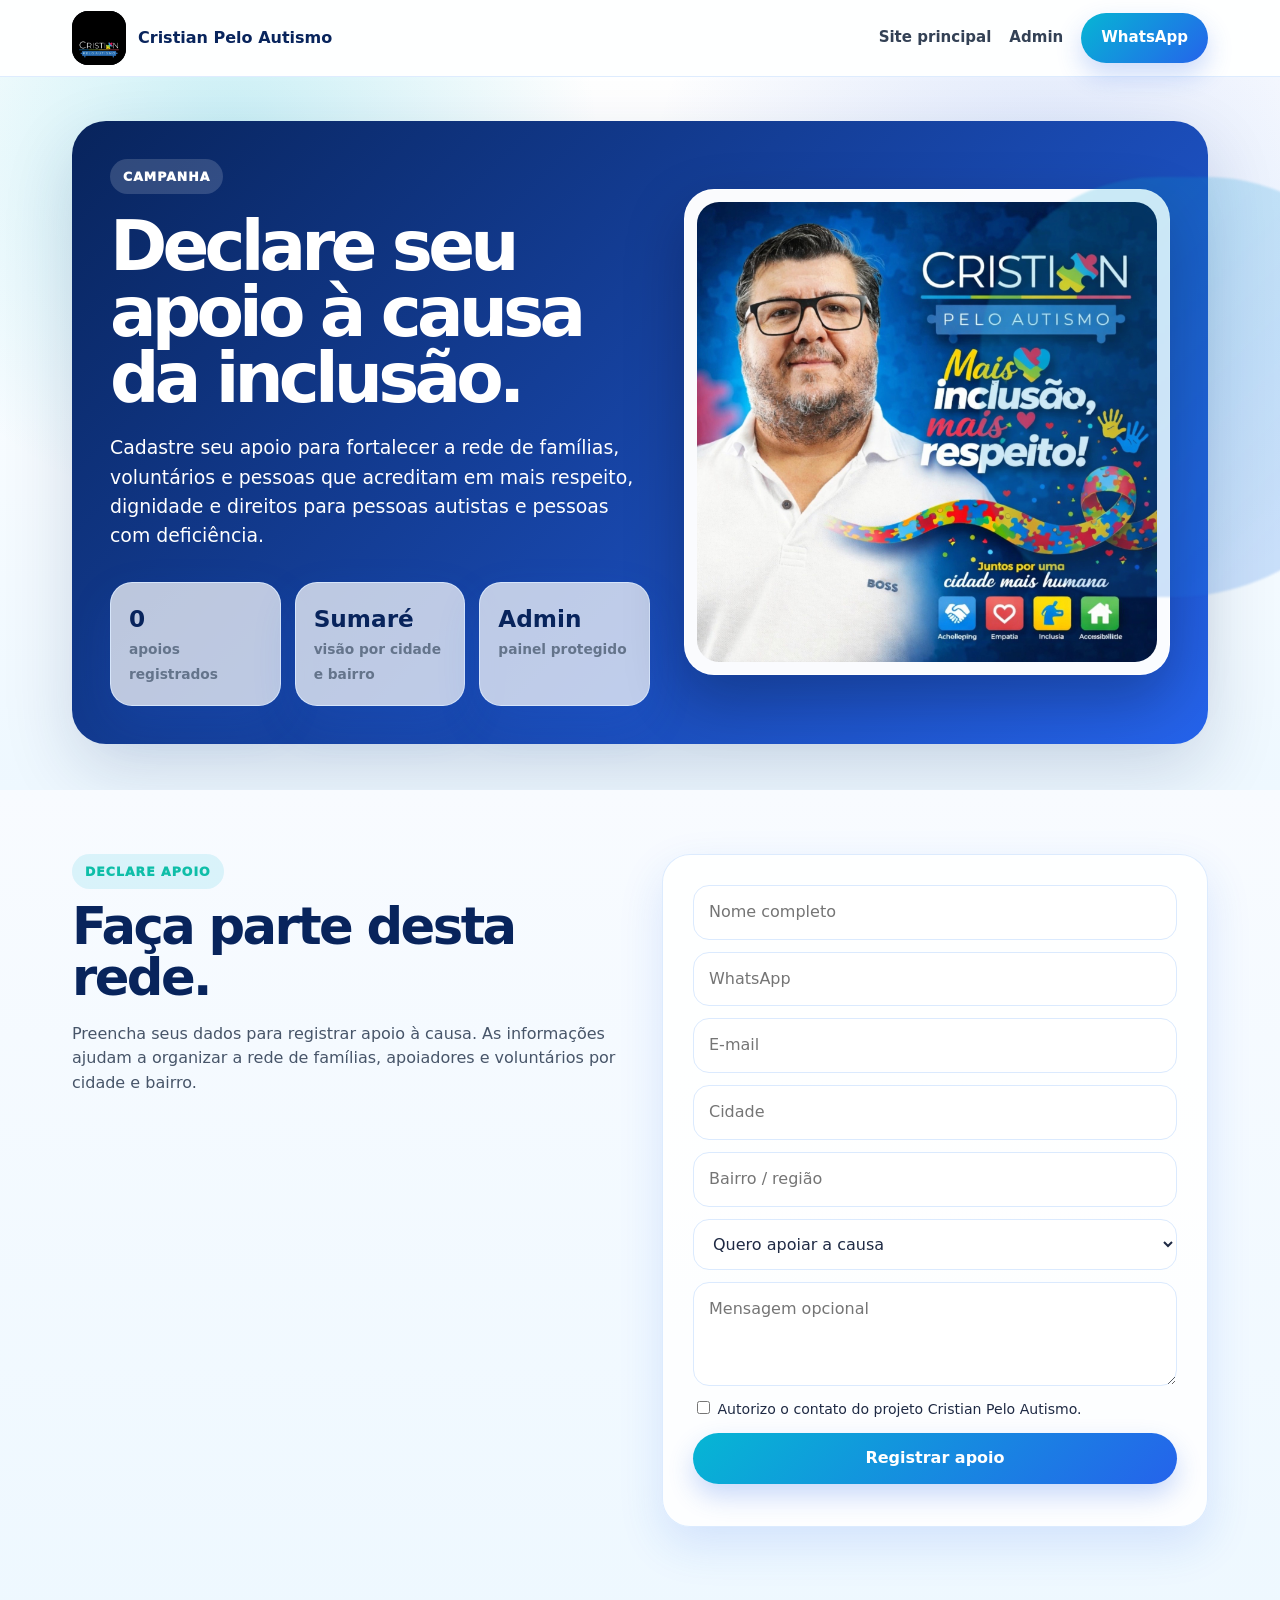
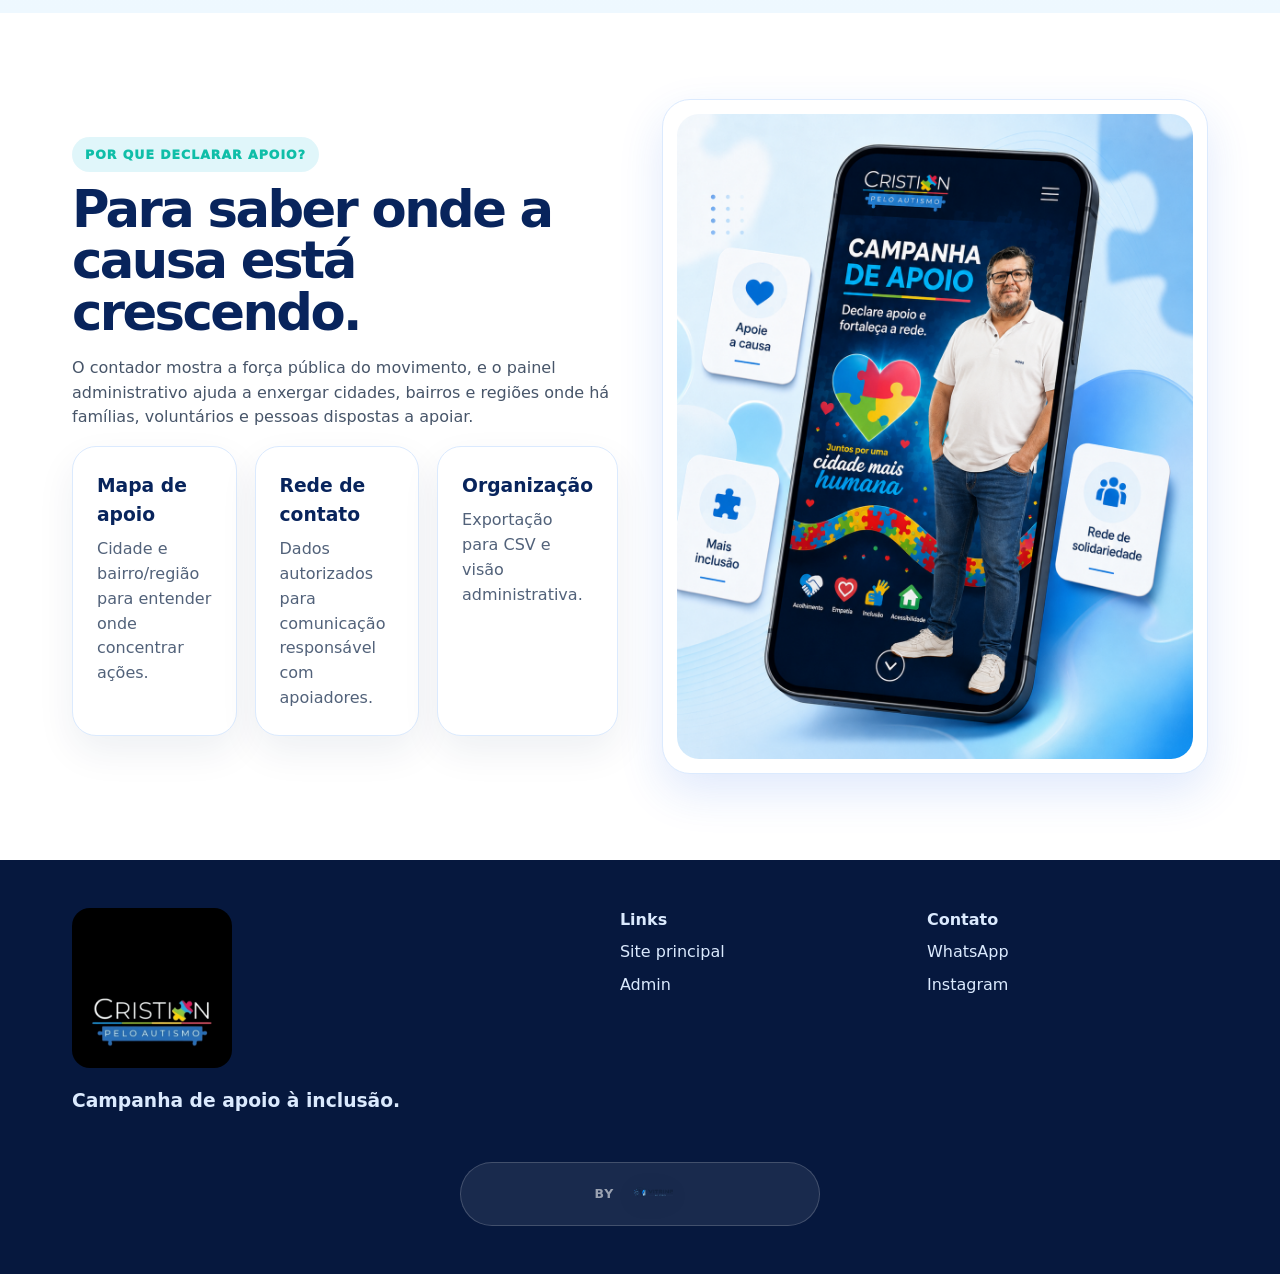
==== campanha/index.html @ 82e99cbd "feat: adiciona estrutura completa do site Cristian Pelo Autismo" ====
<!doctype html><html lang="pt-BR"><head><meta charset="utf-8"><meta name="viewport" content="width=device-width,initial-scale=1"><title>Campanha de Apoio | Cristian Pelo Autismo</title><meta name="description" content="Declare apoio à causa da inclusão e ajude o Cristian Pelo Autismo a mapear a rede de apoio por cidade e bairro."><link rel="stylesheet" href="../style.css"></head><body>
<header class="topbar"><div class="wrap nav"><a class="brand" href="../"><img src="../assets/img/logo.webp" alt="Logo"><span>Cristian Pelo Autismo</span></a><nav class="navlinks"><a href="../">Site principal</a><a href="admin/">Admin</a><a class="btn" href="https://wa.me/5519974198194">WhatsApp</a></nav></div></header>
<section class="hero campaign-page-hero"><div class="wrap">
  <div class="campaign-hero campaign-hero-main">
    <div class="campaign-copy">
      <span class="kicker" style="background:rgba(255,255,255,.16);color:#fff">Campanha</span>
      <h1 style="font-size:clamp(2.6rem,5.4vw,5.4rem);line-height:.95;color:#fff">Declare seu apoio à causa da inclusão.</h1>
      <p class="lead" style="color:#fff">Cadastre seu apoio para fortalecer a rede de famílias, voluntários e pessoas que acreditam em mais respeito, dignidade e direitos para pessoas autistas e pessoas com deficiência.</p>
      <div class="metrics campaign-metrics" style="color:var(--ink)">
        <div class="metric"><strong id="publicCounter">0</strong><span>apoios registrados</span></div>
        <div class="metric"><strong>Sumaré</strong><span>visão por cidade e bairro</span></div>
        <div class="metric"><strong>Admin</strong><span>painel protegido</span></div>
      </div>
    </div>
    <div class="campaign-hero-image">
      <img src="../assets/img/campanha-banner-oficial.webp" alt="Cristian Pelo Autismo - Mais inclusão, mais respeito">
    </div>
  </div>
</div></section>
<section class="section soft campaign-form-section"><div class="wrap split campaign-form-grid">
  <div>
    <span class="kicker">Declare apoio</span>
    <h2>Faça parte desta rede.</h2>
    <p>Preencha seus dados para registrar apoio à causa. As informações ajudam a organizar a rede de famílias, apoiadores e voluntários por cidade e bairro.</p>
  </div>
  <div class="panel"><form id="apoioForm" class="form"><input class="field" name="nome" placeholder="Nome completo" required><input class="field" name="whatsapp" placeholder="WhatsApp" required><input class="field" name="email" placeholder="E-mail"><input class="field" name="cidade" placeholder="Cidade" required><input class="field" name="bairro" placeholder="Bairro / região" required><select class="field" name="tipo"><option>Quero apoiar a causa</option><option>Sou família atípica</option><option>Quero ser voluntário(a)</option><option>Quero receber informações</option><option>Quero ajudar em ações</option></select><textarea class="field" name="mensagem" rows="3" placeholder="Mensagem opcional"></textarea><label style="font-size:.88rem"><input type="checkbox" name="autorizo" value="sim" required> Autorizo o contato do projeto Cristian Pelo Autismo.</label><button class="btn" type="submit">Registrar apoio</button><div id="formMsg"></div></form></div>
</div></section>
<section class="section white"><div class="wrap split"><div><span class="kicker">Por que declarar apoio?</span><h2>Para saber onde a causa está crescendo.</h2><p>O contador mostra a força pública do movimento, e o painel administrativo ajuda a enxergar cidades, bairros e regiões onde há famílias, voluntários e pessoas dispostas a apoiar.</p><div class="cards"><div class="card"><h3>Mapa de apoio</h3><p>Cidade e bairro/região para entender onde concentrar ações.</p></div><div class="card"><h3>Rede de contato</h3><p>Dados autorizados para comunicação responsável com apoiadores.</p></div><div class="card"><h3>Organização</h3><p>Exportação para CSV e visão administrativa.</p></div></div></div><div class="campaign-visual-stack">
  <div class="mock-tile"><img src="../assets/img/mockup-apoie.png" alt="Mockup Apoie a Causa"></div>
</div></div></section>
<footer class="footer"><div class="wrap footer-grid"><div><img src="../assets/img/logo.webp" style="width:160px;border-radius:18px" alt="Logo"><h3>Campanha de apoio à inclusão.</h3></div><div><strong>Links</strong><a href="../">Site principal</a><a href="admin/">Admin</a></div><div><strong>Contato</strong><a href="https://wa.me/5519974198194">WhatsApp</a><a href="https://www.instagram.com/cristian_autismo">Instagram</a></div></div><div class="vitrine-stamp" aria-label="Desenvolvido por Vitrine IA Pro"><span>by</span><img src="../assets/img/vitrine-ia-pro-logo-oficial.png" alt="Vitrine IA Pro"></div></footer>
<script src="../script.js"></script><script>
document.getElementById('apoioForm').addEventListener('submit',async(e)=>{e.preventDefault();const msg=document.getElementById('formMsg');msg.innerHTML='Enviando...';try{const fd=new FormData(e.target);const r=await fetch('api.php?action=save',{method:'POST',body:fd});const j=await r.json();if(j.ok){msg.innerHTML='<div class="notice">Apoio registrado com sucesso. Obrigado!</div>';e.target.reset();loadCounter()}else{msg.innerHTML='<div class="notice">Não foi possível registrar. Confira os campos.</div>'}}catch(err){msg.innerHTML='<div class="notice">Erro de conexão. Tente novamente.</div>'}});
</script></body></html>
---- style.css ----
:root{
  --navy:#08245c; --blue:#2563eb; --cyan:#06b6d4; --teal:#0fbea8; --green:#16a34a; --ink:#1f2a44; --muted:#64748b; --line:#dbeafe; --soft:#eff6ff; --white:#fff; --yellow:#facc15; --red:#ef4444;
  --shadow:0 26px 70px rgba(8,36,92,.16); --shadow2:0 18px 45px rgba(37,99,235,.14); --radius:28px;
}
*{box-sizing:border-box}html{scroll-behavior:smooth}body{margin:0;font-family:Inter,system-ui,-apple-system,Segoe UI,Roboto,Arial,sans-serif;color:var(--ink);background:#f8fbff;line-height:1.55}a{text-decoration:none;color:inherit}img{max-width:100%;display:block}button,input,select,textarea{font:inherit}.wrap{max-width:1180px;margin:0 auto;padding:0 22px}.topbar{position:sticky;top:0;z-index:30;background:rgba(255,255,255,.86);backdrop-filter:blur(18px);border-bottom:1px solid rgba(219,234,254,.9)}.nav{height:76px;display:flex;align-items:center;justify-content:space-between;gap:24px}.brand{display:flex;align-items:center;gap:12px;font-weight:900;color:var(--navy)}.brand img{width:54px;height:54px;border-radius:16px;object-fit:contain;background:#030712}.navlinks{display:flex;align-items:center;gap:18px;font-size:.94rem;font-weight:800;color:#334155}.navlinks a:hover{color:var(--blue)}.btn{display:inline-flex;align-items:center;justify-content:center;gap:9px;padding:13px 20px;border-radius:999px;background:linear-gradient(135deg,var(--cyan),var(--blue));color:#fff;font-weight:900;box-shadow:0 12px 26px rgba(37,99,235,.24);border:0;cursor:pointer}.btn.alt{background:#fff;color:var(--navy);box-shadow:inset 0 0 0 1px var(--line)}.btn.dark{background:var(--navy)}.btn.green{background:linear-gradient(135deg,#16a34a,#0fbea8)}.hero{position:relative;overflow:hidden;padding:64px 0 54px;background:radial-gradient(circle at 18% 10%,rgba(6,182,212,.22),transparent 30%),radial-gradient(circle at 82% 20%,rgba(37,99,235,.16),transparent 34%),linear-gradient(180deg,#fff 0%,#eef8ff 100%)}.hero:before{content:"";position:absolute;right:-120px;top:100px;width:420px;height:420px;background:linear-gradient(135deg,rgba(6,182,212,.2),rgba(37,99,235,.2));border-radius:48% 52% 61% 39%;filter:blur(1px)}.hero-grid{position:relative;display:grid;grid-template-columns:1.05fr .95fr;gap:42px;align-items:center}.kicker{display:inline-flex;align-items:center;gap:8px;color:var(--teal);font-weight:1000;text-transform:uppercase;letter-spacing:.08em;font-size:.78rem;background:rgba(6,182,212,.12);padding:8px 13px;border-radius:999px}.hero h1{font-size:clamp(2.7rem,7vw,6.2rem);line-height:.91;margin:20px 0 22px;color:var(--navy);letter-spacing:-.07em}.lead{font-size:1.18rem;color:#3b4b66;max-width:670px}.actions{display:flex;flex-wrap:wrap;gap:12px;margin-top:26px}.metrics{display:grid;grid-template-columns:repeat(3,1fr);gap:14px;margin-top:32px}.metric{padding:18px;border-radius:22px;background:rgba(255,255,255,.72);box-shadow:var(--shadow2);border:1px solid rgba(219,234,254,.88)}.metric strong{font-size:1.45rem;color:var(--navy);display:block}.metric span{font-size:.86rem;color:var(--muted);font-weight:800}.hero-visual{position:relative;min-height:650px}.logo-card{position:absolute;top:0;right:0;left:44px;border-radius:32px;overflow:hidden;box-shadow:var(--shadow);border:1px solid rgba(255,255,255,.9);background:#fff;transform:rotate(1.2deg)}.logo-card img{width:100%;height:320px;object-fit:cover}.phone-mock{position:absolute;right:4%;top:170px;width:min(420px,88%);filter:drop-shadow(0 35px 45px rgba(8,36,92,.25));border-radius:38px}.phone-mock img{border-radius:34px}.float-chip{position:absolute;z-index:3;background:rgba(255,255,255,.88);backdrop-filter:blur(14px);border:1px solid rgba(255,255,255,.95);box-shadow:var(--shadow2);border-radius:22px;padding:16px;font-weight:900;color:var(--navy)}.chip1{left:4px;top:365px}.chip2{right:0;bottom:58px}.chip3{left:8%;bottom:0}.section{padding:86px 0}.section.white{background:#fff}.section.soft{background:linear-gradient(180deg,#f8fbff,#eef8ff)}.split{display:grid;grid-template-columns:1fr 1fr;gap:44px;align-items:center}.section h2{font-size:clamp(2rem,4vw,4.1rem);line-height:1;margin:12px 0 18px;color:var(--navy);letter-spacing:-.05em}.section p{color:#475569}.panel{background:rgba(255,255,255,.86);border:1px solid rgba(219,234,254,.95);border-radius:var(--radius);box-shadow:var(--shadow2);padding:30px}.portrait-card{border-radius:32px;overflow:hidden;box-shadow:var(--shadow);background:#fff;border:1px solid #fff}.portrait-card img{width:100%;height:560px;object-fit:cover}.mock-row{display:grid;grid-template-columns:repeat(3,1fr);gap:22px}.mock-tile{background:#fff;border:1px solid var(--line);border-radius:28px;padding:14px;box-shadow:var(--shadow2);transition:.2s}.mock-tile:hover{transform:translateY(-5px)}.mock-tile img{border-radius:22px}.mock-tile h3{margin:13px 7px 4px;color:var(--navy)}.mock-tile p{margin:0 7px 10px;color:var(--muted);font-size:.93rem}.cards{display:grid;grid-template-columns:repeat(3,1fr);gap:18px}.card{background:#fff;border:1px solid var(--line);border-radius:24px;padding:24px;box-shadow:0 16px 38px rgba(8,36,92,.07)}.card h3{margin:0 0 8px;color:var(--navy)}.card p{margin:0;color:#52627a}.law-grid{display:grid;grid-template-columns:repeat(3,1fr);gap:16px}.law-card{position:relative;display:flex;flex-direction:column;min-height:245px;background:#fff;border:1px solid var(--line);border-radius:24px;padding:22px;box-shadow:0 16px 35px rgba(8,36,92,.08);overflow:hidden}.law-card:after{content:"";position:absolute;right:-36px;top:-36px;width:110px;height:110px;border-radius:50%;background:rgba(6,182,212,.11)}.law-icon{width:46px;height:46px;border-radius:16px;background:#eef8ff;padding:9px;margin-bottom:14px}.law-card h3{font-size:1.05rem;line-height:1.15;margin:0 0 9px;color:var(--navy)}.law-card p{font-size:.91rem;margin:0 0 12px}.ref{font-size:.82rem;color:var(--muted);font-weight:900;margin-top:auto}.law-link{margin-top:14px;font-weight:1000;color:var(--blue)}.tagline{display:flex;flex-wrap:wrap;gap:8px;margin:14px 0}.tag{font-size:.78rem;font-weight:1000;color:var(--navy);background:rgba(6,182,212,.1);padding:7px 10px;border-radius:999px}.campaign-hero{background:linear-gradient(135deg,#08245c,#2563eb);color:white;border-radius:34px;padding:38px;display:grid;grid-template-columns:1fr .92fr;gap:30px;align-items:center;box-shadow:var(--shadow)}.campaign-hero h2,.campaign-hero p{color:white}.counter{font-size:4.4rem;font-weight:1000;line-height:1}.form{display:grid;gap:12px}.field{width:100%;border:1px solid var(--line);border-radius:16px;padding:14px 15px;background:#fff;color:var(--ink)}.admin-grid{display:grid;grid-template-columns:repeat(4,1fr);gap:14px}.stat{background:#fff;border:1px solid var(--line);border-radius:22px;padding:20px;box-shadow:0 12px 26px rgba(8,36,92,.07)}.stat strong{font-size:2rem;color:var(--navy);display:block}.table{width:100%;border-collapse:collapse;background:#fff;border-radius:22px;overflow:hidden;box-shadow:0 12px 30px rgba(8,36,92,.06)}.table th,.table td{padding:13px;border-bottom:1px solid #eaf2ff;text-align:left;font-size:.9rem}.table th{background:#eef8ff;color:var(--navy)}.footer{background:#06183e;color:#dbeafe;padding:48px 0}.footer-grid{display:grid;grid-template-columns:1.3fr .7fr .7fr;gap:26px}.footer a{color:#dbeafe;display:block;margin:8px 0}.notice{padding:12px 14px;border-radius:16px;background:#ecfeff;color:#0f766e;border:1px solid #a5f3fc;font-weight:800}.hamb{display:none}
@media(max-width:960px){.navlinks{display:none}.hamb{display:inline-flex}.hero-grid,.split,.campaign-hero{grid-template-columns:1fr}.hero-visual{min-height:620px}.mock-row,.cards,.law-grid{grid-template-columns:1fr 1fr}.admin-grid{grid-template-columns:1fr 1fr}.footer-grid{grid-template-columns:1fr}.metrics{grid-template-columns:1fr 1fr}.hero h1{font-size:4rem}}
@media(max-width:640px){.wrap{padding:0 16px}.hero{padding-top:34px}.hero h1{font-size:3.05rem}.hero-visual{min-height:520px}.logo-card{left:0}.logo-card img{height:230px}.phone-mock{top:150px;right:1%;width:90%}.float-chip{font-size:.82rem}.chip1{top:320px}.chip2{bottom:70px}.metrics,.mock-row,.cards,.law-grid,.admin-grid{grid-template-columns:1fr}.section{padding:58px 0}.portrait-card img{height:420px}.campaign-hero{padding:24px}.counter{font-size:3rem}.nav{height:68px}.brand img{width:46px;height:46px}}

/* V8 - mockups como ícones de navegação */
.section-head{max-width:780px;margin:0 auto 28px;text-align:center}.section-head p{font-size:1.05rem;color:#52627a}.mockup-nav-section{position:relative;overflow:hidden}.mockup-nav-section:before{content:"";position:absolute;left:-120px;top:80px;width:320px;height:320px;border-radius:50%;background:rgba(6,182,212,.10)}.mock-nav-grid{display:grid;grid-template-columns:repeat(3,1fr);gap:22px;position:relative}.mock-nav-card{display:flex;flex-direction:column;align-items:center;text-align:center;padding:16px 16px 22px;background:rgba(255,255,255,.92);border:1px solid rgba(219,234,254,.95);border-radius:30px;box-shadow:0 18px 45px rgba(8,36,92,.10);transition:.22s;min-height:100%}.mock-nav-card:hover{transform:translateY(-8px);box-shadow:0 28px 70px rgba(8,36,92,.16)}.mock-nav-card img{height:245px;width:100%;object-fit:contain;border-radius:24px;background:linear-gradient(180deg,#f8fbff,#eef8ff);padding:8px}.mock-nav-card strong{font-size:1.18rem;color:var(--navy);margin-top:14px}.mock-nav-card span{font-size:.94rem;color:var(--muted);margin-top:5px}.mock-tile{display:block;color:inherit}.phone-mock{cursor:pointer}.phone-mock:after{content:"";position:absolute;inset:0;border-radius:38px}
@media(max-width:960px){.mock-nav-grid{grid-template-columns:repeat(2,1fr)}}
@media(max-width:640px){.mock-nav-grid{grid-template-columns:1fr}.mock-nav-card img{height:220px}}

/* V9 - mockups como icones de navegacao com titulos em caixa alta e temas diferentes */
.visual-icons{align-items:stretch}.visual-icons .mock-nav-card{position:relative;overflow:hidden;justify-content:space-between;padding:0;background:#fff;text-align:left;align-items:stretch;border:0;isolation:isolate}.visual-icons .mock-nav-card:before{content:"";position:absolute;inset:0;background:linear-gradient(135deg,rgba(255,255,255,.96),rgba(239,246,255,.86));z-index:-2}.visual-icons .mock-nav-card:after{content:"";position:absolute;right:-54px;top:-54px;width:150px;height:150px;border-radius:50%;background:var(--accent-soft);z-index:-1}.mock-label{min-height:86px;display:flex;align-items:flex-end;padding:22px 20px 12px;font-size:1.32rem;line-height:1.02;font-weight:1000;letter-spacing:-.035em;text-transform:uppercase;color:#fff;background:linear-gradient(135deg,var(--accent),var(--accent-2));border-radius:30px 30px 22px 22px;box-shadow:0 16px 32px rgba(8,36,92,.12)}.visual-icons .mock-nav-card img{height:205px;margin:14px auto 4px;width:92%;object-fit:contain;background:transparent;padding:0;filter:drop-shadow(0 20px 24px rgba(8,36,92,.12))}.visual-icons .mock-nav-card span{display:block;padding:0 20px;color:#475569;font-weight:700;min-height:48px}.visual-icons .mock-nav-card em{display:inline-flex;margin:14px 20px 20px;padding:9px 12px;border-radius:999px;font-style:normal;font-size:.78rem;font-weight:1000;text-transform:uppercase;letter-spacing:.08em;color:var(--accent);background:var(--accent-soft)}.theme-sobre{--accent:#0fbea8;--accent-2:#2563eb;--accent-soft:rgba(15,190,168,.13)}.theme-projeto{--accent:#08245c;--accent-2:#06b6d4;--accent-soft:rgba(37,99,235,.12)}.theme-leis{--accent:#2563eb;--accent-2:#4f46e5;--accent-soft:rgba(79,70,229,.12)}.theme-palestras{--accent:#0f766e;--accent-2:#16a34a;--accent-soft:rgba(22,163,74,.12)}.theme-campanha{--accent:#e11d48;--accent-2:#f59e0b;--accent-soft:rgba(245,158,11,.16)}.theme-contato{--accent:#0284c7;--accent-2:#16a34a;--accent-soft:rgba(2,132,199,.13)}
.mock-tile h3{text-transform:uppercase;letter-spacing:-.02em}.mock-nav-card strong{text-transform:uppercase}
@media(max-width:640px){.mock-label{font-size:1.12rem;min-height:74px}.visual-icons .mock-nav-card img{height:190px}}

/* V10 - mockups sequenciais e mais fiéis às referências pessoais */
.mockup-nav-section .section-head h2::after{content:" 01-06";font-size:.42em;vertical-align:middle;color:var(--teal);letter-spacing:.02em}.visual-icons .mock-nav-card{border:1px solid rgba(219,234,254,.95);box-shadow:0 22px 60px rgba(8,36,92,.12)}.visual-icons .mock-nav-card img{height:360px;width:100%;object-fit:contain;padding:8px 6px;margin:10px auto 0;background:linear-gradient(180deg,#f8fbff,#eef8ff);border-radius:24px}.visual-icons .mock-nav-card span{font-size:1rem;min-height:44px}.visual-icons .mock-nav-card em{align-self:flex-start}.mock-label{font-size:1.46rem;min-height:92px;letter-spacing:-.045em}.phone-mock{width:min(470px,92%)}.phone-mock img{box-shadow:0 24px 55px rgba(8,36,92,.20)}.mock-row .mock-tile img{height:330px;object-fit:contain;background:linear-gradient(180deg,#f8fbff,#eef8ff);padding:8px}.mock-tile img{background:linear-gradient(180deg,#f8fbff,#eef8ff)}
@media(max-width:960px){.visual-icons .mock-nav-card img{height:330px}.mock-row .mock-tile img{height:300px}}
@media(max-width:640px){.visual-icons .mock-nav-card img{height:auto;max-height:none}.mock-label{font-size:1.25rem}.mock-row .mock-tile img{height:auto}.hero-visual{min-height:660px}.phone-mock{top:185px;width:96%}}

/* V11 - correção de sobreposição da primeira página + admin mais seguro */
.hero-visual{display:grid;grid-template-columns:1fr;align-content:center;gap:16px;min-height:auto;position:relative;padding:8px 0 0}
.hero-visual .logo-card{position:relative;top:auto;right:auto;left:auto;transform:none;max-width:540px;margin:0 auto;border-radius:28px;z-index:1}
.hero-visual .logo-card img{height:190px;object-fit:cover;width:100%}
.hero-visual .phone-mock{position:relative;top:auto;right:auto;width:min(520px,100%);margin:0 auto;z-index:2;filter:drop-shadow(0 26px 38px rgba(8,36,92,.20))}
.hero-visual .phone-mock img{border-radius:30px;background:#eef8ff}
.hero-visual .float-chip{position:relative;display:inline-flex;width:max-content;max-width:92%;z-index:3;font-size:.9rem;padding:11px 14px;margin:0;box-shadow:0 12px 26px rgba(8,36,92,.10)}
.hero-visual .chip1{left:auto;top:auto;justify-self:start;margin-left:22px}.hero-visual .chip2{right:auto;bottom:auto;justify-self:end;margin-right:22px}.hero-visual .chip3{left:auto;bottom:auto;justify-self:center}
.login-panel{max-width:520px;margin-top:24px}.admin-label{font-weight:900;color:var(--navy)}.admin-error{background:#fff1f2;border:1px solid #fecdd3;color:#9f1239;border-radius:14px;padding:10px 12px;font-weight:800;margin:0}.admin-toolbar{display:flex;align-items:center;justify-content:space-between;gap:16px;margin-bottom:16px;background:rgba(255,255,255,.82);border:1px solid rgba(219,234,254,.95);border-radius:20px;padding:14px 16px;color:var(--navy)}.admin-hero .notice{font-size:.9rem;line-height:1.45}.admin-hero .lead{max-width:760px}
@media(max-width:960px){.hero-visual{margin-top:22px}.hero-visual .logo-card img{height:170px}.hero-visual .phone-mock{width:min(480px,100%)}.admin-toolbar{align-items:flex-start;flex-direction:column}}
@media(max-width:640px){.hero-visual{min-height:auto}.hero-visual .logo-card img{height:145px}.hero-visual .phone-mock{top:auto;width:100%}.hero-visual .float-chip{font-size:.78rem}.hero-visual .chip1,.hero-visual .chip2,.hero-visual .chip3{margin-left:0;margin-right:0}.visual-icons .mock-nav-card img{height:auto;max-height:none}.admin-hero h1{font-size:2.4rem!important}}

/* V12 - imagens de seção substituídas e banner movido para campanha */
.hero-visual-clean{padding-top:0;justify-content:center}
.hero-visual-clean .phone-mock{width:min(560px,100%);margin-top:0}
.hero-visual-clean .phone-mock img{max-height:650px;object-fit:contain}
.hero-visual-clean .float-chip{position:relative}
.section .portrait-card img[src$="sobre-cristian-lucas.png"],
.section .portrait-card img[src$="palestra-cristian-premium.png"]{height:auto;max-height:720px;object-fit:contain;background:linear-gradient(180deg,#f8fbff,#eef8ff)}
.campaign-visual-stack{display:grid;gap:18px}
.campaign-banner-card{background:#fff;border:1px solid var(--line);border-radius:28px;padding:12px;box-shadow:var(--shadow2);overflow:hidden}
.campaign-banner-card img{width:100%;border-radius:20px;object-fit:cover;max-height:430px}
@media(max-width:640px){.hero-visual-clean .phone-mock img{max-height:none}.campaign-banner-card img{max-height:none}}

/* V13 - banner da campanha dentro da área principal */
.campaign-inline-banner{margin:24px 0 4px;background:rgba(255,255,255,.98);border:1px solid rgba(255,255,255,.75);border-radius:26px;padding:10px;box-shadow:0 22px 48px rgba(2,6,23,.22);max-width:560px}
.campaign-inline-banner img{width:100%;border-radius:20px;object-fit:cover;display:block}
@media(max-width:960px){.campaign-inline-banner{max-width:100%}}


/* V14 - campanha: banner oficial exatamente na hero da campanha; formulário separado abaixo */
.campaign-page-hero{padding:44px 0 46px}
.campaign-hero-main{grid-template-columns:minmax(0,1fr) minmax(360px,.9fr);gap:34px;align-items:center}
.campaign-copy{min-width:0}
.campaign-hero-image{background:rgba(255,255,255,.98);border:1px solid rgba(255,255,255,.85);border-radius:30px;padding:12px;box-shadow:0 24px 58px rgba(2,6,23,.28);overflow:hidden}
.campaign-hero-image img{width:100%;height:auto;border-radius:22px;object-fit:contain;display:block}
.campaign-metrics{max-width:640px}
.campaign-form-section{padding-top:64px}
.campaign-form-grid{align-items:start}
.campaign-inline-banner{display:none!important}
@media(max-width:960px){.campaign-hero-main{grid-template-columns:1fr}.campaign-hero-image{order:2}.campaign-copy{order:1}.campaign-form-grid{grid-template-columns:1fr}}
@media(max-width:640px){.campaign-page-hero{padding:24px 0}.campaign-hero-main{padding:20px}.campaign-hero-image{border-radius:22px;padding:8px}.campaign-hero-image img{border-radius:16px}}

/* V15 - campanha na home reduzida para link simples */
.campaign-link-only{padding:42px 0;background:linear-gradient(135deg,#eefcff,#f7fbff)}
.campaign-simple-link{display:flex;align-items:center;justify-content:center;text-align:center;max-width:520px;margin:0 auto;padding:20px 28px;border-radius:24px;background:linear-gradient(135deg,var(--blue),var(--teal));color:#fff;font-weight:900;text-transform:uppercase;letter-spacing:.08em;box-shadow:0 18px 45px rgba(25,90,180,.18)}
.campaign-simple-link:hover{transform:translateY(-2px);filter:saturate(1.05)}


/* Carimbo by Vitrine IA Pro */
.vitrine-stamp{
  width:min(360px,92%);
  margin:28px auto 0;
  padding:10px 14px;
  border:1px solid rgba(255,255,255,.18);
  border-radius:999px;
  background:rgba(255,255,255,.08);
  display:flex;
  align-items:center;
  justify-content:center;
  gap:10px;
  color:rgba(255,255,255,.78);
  font-size:.78rem;
  font-weight:800;
  letter-spacing:.08em;
  text-transform:uppercase;
}
.vitrine-stamp img{height:42px;width:auto;max-width:280px;display:block;border-radius:0;filter:drop-shadow(0 4px 12px rgba(0,0,0,.18));}
.vitrine-stamp span{opacity:.72;}
.topbar + .vitrine-stamp{display:none;}
body > .vitrine-stamp{
  position:fixed;
  right:18px;
  bottom:18px;
  z-index:50;
  width:auto;
  max-width:250px;
  margin:0;
  padding:8px 12px;
  background:rgba(15,23,42,.84);
  border-color:rgba(255,255,255,.22);
  box-shadow:0 14px 34px rgba(15,23,42,.24);
  backdrop-filter:blur(12px);
}
body > .vitrine-stamp img{height:34px;max-width:220px;}
@media(max-width:720px){
  .vitrine-stamp{border-radius:22px;gap:8px;}
  .vitrine-stamp img{height:34px;max-width:205px;}
  body > .vitrine-stamp{position:static;width:min(320px,92%);margin:22px auto;}
}

/* V19 - mockups centralizados na mesma linha de design */
.project-mockups{position:relative;overflow:hidden;padding-top:70px;padding-bottom:80px}
.project-mockups:before{content:"";position:absolute;left:-140px;top:70px;width:340px;height:340px;border-radius:50%;background:rgba(6,182,212,.10)}
.project-mockups:after{content:"";position:absolute;right:-170px;bottom:40px;width:420px;height:420px;border-radius:50%;background:rgba(37,99,235,.09)}
.compact-head{margin-bottom:30px}.compact-head h2{margin-top:12px;margin-bottom:0}
.mock-center-grid{position:relative;z-index:1;display:grid;grid-template-columns:repeat(3,minmax(0,1fr));gap:24px;align-items:stretch}
.mock-center-card{position:relative;display:flex;flex-direction:column;text-align:center;align-items:stretch;overflow:hidden;min-height:100%;background:rgba(255,255,255,.94);border:1px solid rgba(219,234,254,.96);border-radius:32px;box-shadow:0 22px 58px rgba(8,36,92,.12);transition:.22s;color:inherit;isolation:isolate}
.mock-center-card:hover{transform:translateY(-7px);box-shadow:0 30px 74px rgba(8,36,92,.16)}
.mock-center-card:before{content:"";position:absolute;inset:0;background:linear-gradient(145deg,rgba(255,255,255,.98),rgba(239,246,255,.88));z-index:-2}
.mock-center-card:after{content:"";position:absolute;right:-56px;top:-56px;width:160px;height:160px;border-radius:50%;background:var(--accent-soft);z-index:-1}
.mock-image{display:flex;align-items:center;justify-content:center;padding:16px 16px 0;min-height:360px;background:linear-gradient(180deg,#f8fbff,#eef8ff)}
.mock-image img{width:100%;height:340px;object-fit:contain;filter:drop-shadow(0 18px 26px rgba(8,36,92,.13));border-radius:24px}
.mock-content{padding:20px 22px 24px;display:flex;flex-direction:column;align-items:center;gap:7px;flex:1}
.mock-content small{font-size:.78rem;font-weight:900;color:var(--accent);text-transform:uppercase;letter-spacing:.07em}
.mock-content h3{margin:0;color:var(--navy);font-size:1.34rem;line-height:1.05;letter-spacing:-.035em;text-transform:uppercase}
.mock-content p{margin:0;color:#52627a;font-weight:700;min-height:48px;display:flex;align-items:center;justify-content:center}
.mock-content em{margin-top:auto;display:inline-flex;padding:8px 13px;border-radius:999px;font-style:normal;font-size:.78rem;font-weight:1000;text-transform:uppercase;letter-spacing:.08em;color:var(--accent);background:var(--accent-soft)}
@media(max-width:960px){.mock-center-grid{grid-template-columns:repeat(2,minmax(0,1fr))}.mock-image{min-height:330px}.mock-image img{height:310px}}
@media(max-width:640px){.project-mockups{padding-top:54px;padding-bottom:58px}.mock-center-grid{grid-template-columns:1fr;gap:18px}.mock-image{min-height:auto}.mock-image img{height:auto;max-height:none}.mock-content p{min-height:auto}}

/* V28 - remove textos/cards da primeira dobra sem remover os mockups */
.compact-hidden{display:none!important}
.hero-visual .float-chip{display:none!important}
.mockup-nav-section{padding-top:34px}

/* V29 - revisão da área Leis e Direitos */
.law-tags{display:flex;gap:8px;flex-wrap:wrap;margin:4px 0 12px}
.tag.light{background:#eef8ff;color:#155e75;border:1px solid rgba(6,182,212,.18)}
.law-hint{display:block;margin:8px 0 0;color:#64748b;font-weight:800;line-height:1.4}
.law-card .law-link{margin-top:auto}
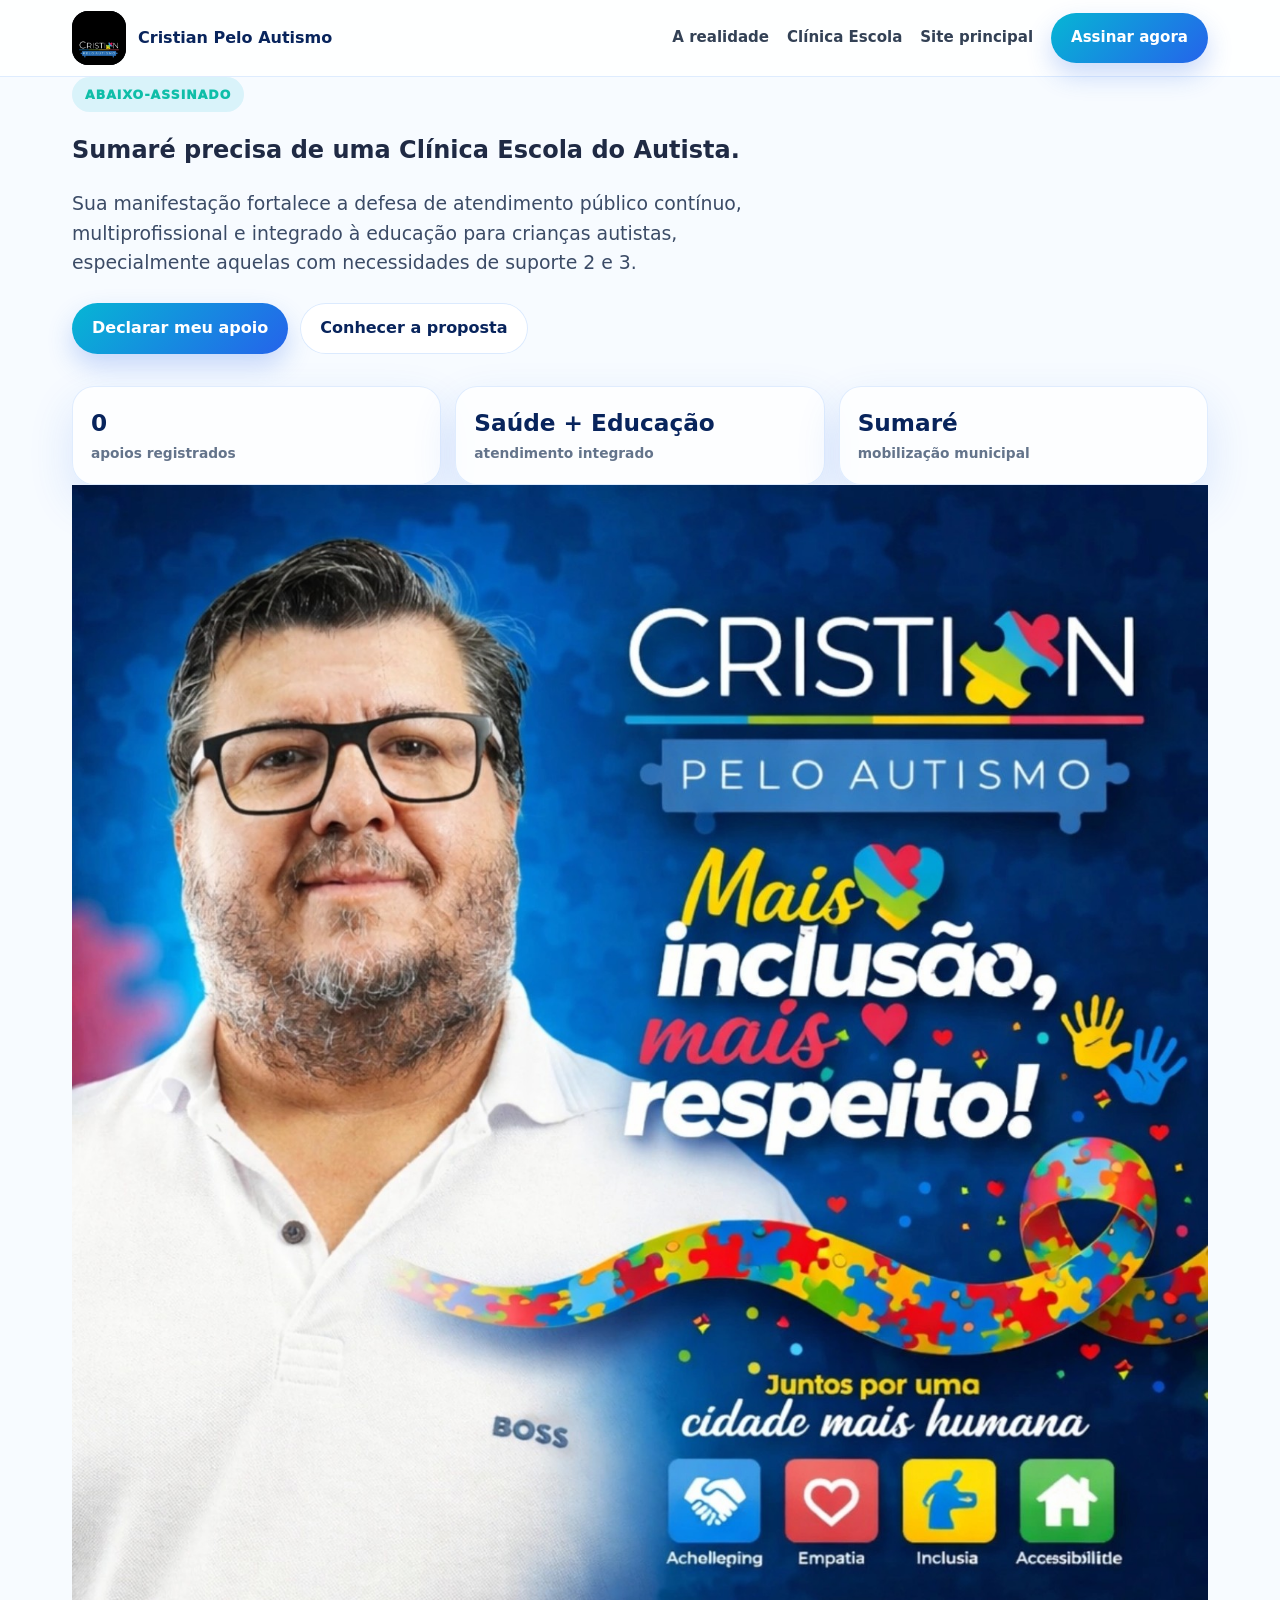
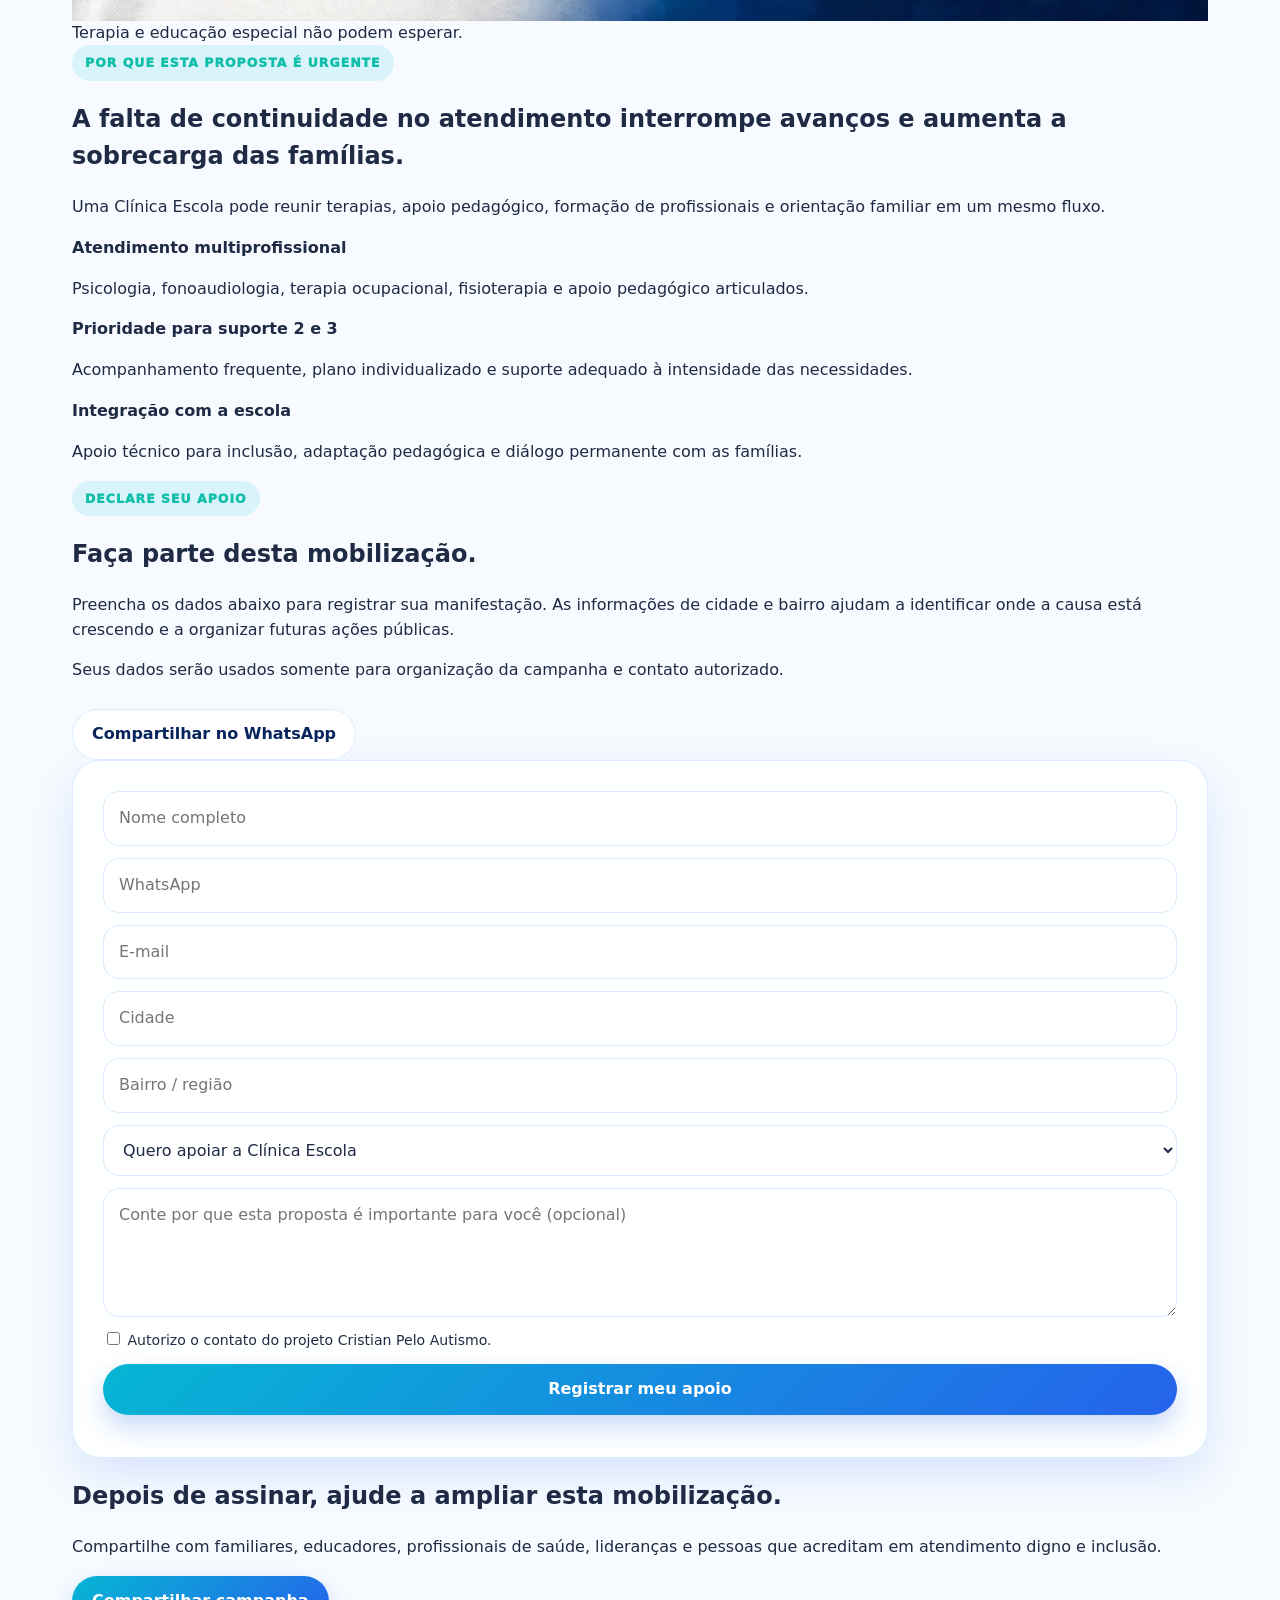
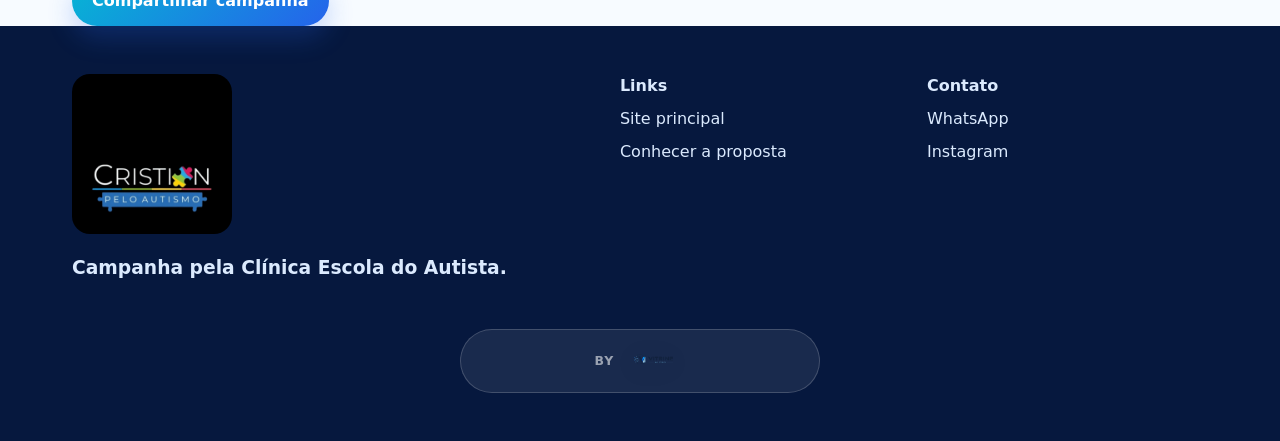
==== commit 6d70263b: "feat: transforma campanha em abaixo-assinado da Clinica Escola" ====
--- a/campanha/index.html
+++ b/campanha/index.html
@@ -1,34 +1 @@
-<!doctype html><html lang="pt-BR"><head><meta charset="utf-8"><meta name="viewport" content="width=device-width,initial-scale=1"><title>Campanha de Apoio | Cristian Pelo Autismo</title><meta name="description" content="Declare apoio à causa da inclusão e ajude o Cristian Pelo Autismo a mapear a rede de apoio por cidade e bairro."><link rel="stylesheet" href="../style.css"></head><body>
-<header class="topbar"><div class="wrap nav"><a class="brand" href="../"><img src="../assets/img/logo.webp" alt="Logo"><span>Cristian Pelo Autismo</span></a><nav class="navlinks"><a href="../">Site principal</a><a href="admin/">Admin</a><a class="btn" href="https://wa.me/5519974198194">WhatsApp</a></nav></div></header>
-<section class="hero campaign-page-hero"><div class="wrap">
-  <div class="campaign-hero campaign-hero-main">
-    <div class="campaign-copy">
-      <span class="kicker" style="background:rgba(255,255,255,.16);color:#fff">Campanha</span>
-      <h1 style="font-size:clamp(2.6rem,5.4vw,5.4rem);line-height:.95;color:#fff">Declare seu apoio à causa da inclusão.</h1>
-      <p class="lead" style="color:#fff">Cadastre seu apoio para fortalecer a rede de famílias, voluntários e pessoas que acreditam em mais respeito, dignidade e direitos para pessoas autistas e pessoas com deficiência.</p>
-      <div class="metrics campaign-metrics" style="color:var(--ink)">
-        <div class="metric"><strong id="publicCounter">0</strong><span>apoios registrados</span></div>
-        <div class="metric"><strong>Sumaré</strong><span>visão por cidade e bairro</span></div>
-        <div class="metric"><strong>Admin</strong><span>painel protegido</span></div>
-      </div>
-    </div>
-    <div class="campaign-hero-image">
-      <img src="../assets/img/campanha-banner-oficial.webp" alt="Cristian Pelo Autismo - Mais inclusão, mais respeito">
-    </div>
-  </div>
-</div></section>
-<section class="section soft campaign-form-section"><div class="wrap split campaign-form-grid">
-  <div>
-    <span class="kicker">Declare apoio</span>
-    <h2>Faça parte desta rede.</h2>
-    <p>Preencha seus dados para registrar apoio à causa. As informações ajudam a organizar a rede de famílias, apoiadores e voluntários por cidade e bairro.</p>
-  </div>
-  <div class="panel"><form id="apoioForm" class="form"><input class="field" name="nome" placeholder="Nome completo" required><input class="field" name="whatsapp" placeholder="WhatsApp" required><input class="field" name="email" placeholder="E-mail"><input class="field" name="cidade" placeholder="Cidade" required><input class="field" name="bairro" placeholder="Bairro / região" required><select class="field" name="tipo"><option>Quero apoiar a causa</option><option>Sou família atípica</option><option>Quero ser voluntário(a)</option><option>Quero receber informações</option><option>Quero ajudar em ações</option></select><textarea class="field" name="mensagem" rows="3" placeholder="Mensagem opcional"></textarea><label style="font-size:.88rem"><input type="checkbox" name="autorizo" value="sim" required> Autorizo o contato do projeto Cristian Pelo Autismo.</label><button class="btn" type="submit">Registrar apoio</button><div id="formMsg"></div></form></div>
-</div></section>
-<section class="section white"><div class="wrap split"><div><span class="kicker">Por que declarar apoio?</span><h2>Para saber onde a causa está crescendo.</h2><p>O contador mostra a força pública do movimento, e o painel administrativo ajuda a enxergar cidades, bairros e regiões onde há famílias, voluntários e pessoas dispostas a apoiar.</p><div class="cards"><div class="card"><h3>Mapa de apoio</h3><p>Cidade e bairro/região para entender onde concentrar ações.</p></div><div class="card"><h3>Rede de contato</h3><p>Dados autorizados para comunicação responsável com apoiadores.</p></div><div class="card"><h3>Organização</h3><p>Exportação para CSV e visão administrativa.</p></div></div></div><div class="campaign-visual-stack">
-  <div class="mock-tile"><img src="../assets/img/mockup-apoie.png" alt="Mockup Apoie a Causa"></div>
-</div></div></section>
-<footer class="footer"><div class="wrap footer-grid"><div><img src="../assets/img/logo.webp" style="width:160px;border-radius:18px" alt="Logo"><h3>Campanha de apoio à inclusão.</h3></div><div><strong>Links</strong><a href="../">Site principal</a><a href="admin/">Admin</a></div><div><strong>Contato</strong><a href="https://wa.me/5519974198194">WhatsApp</a><a href="https://www.instagram.com/cristian_autismo">Instagram</a></div></div><div class="vitrine-stamp" aria-label="Desenvolvido por Vitrine IA Pro"><span>by</span><img src="../assets/img/vitrine-ia-pro-logo-oficial.png" alt="Vitrine IA Pro"></div></footer>
-<script src="../script.js"></script><script>
-document.getElementById('apoioForm').addEventListener('submit',async(e)=>{e.preventDefault();const msg=document.getElementById('formMsg');msg.innerHTML='Enviando...';try{const fd=new FormData(e.target);const r=await fetch('api.php?action=save',{method:'POST',body:fd});const j=await r.json();if(j.ok){msg.innerHTML='<div class="notice">Apoio registrado com sucesso. Obrigado!</div>';e.target.reset();loadCounter()}else{msg.innerHTML='<div class="notice">Não foi possível registrar. Confira os campos.</div>'}}catch(err){msg.innerHTML='<div class="notice">Erro de conexão. Tente novamente.</div>'}});
-</script></body></html>
+<!doctype html><html lang="pt-BR"><head><meta charset="utf-8"><meta name="viewport" content="width=device-width,initial-scale=1"><title>Abaixo-assinado | Clínica Escola do Autista em Sumaré</title><meta name="description" content="Declare apoio à criação de uma Clínica Escola do Autista em Sumaré, com atendimento multiprofissional, terapias contínuas e apoio educacional."><link rel="stylesheet" href="../style.css"><link rel="stylesheet" href="../campanha-v2.css"></head><body><header class="topbar"><div class="wrap nav"><a class="brand" href="../"><img src="../assets/img/logo.webp" alt="Logo Cristian Pelo Autismo"><span>Cristian Pelo Autismo</span></a><nav class="navlinks"><a href="../#realidade">A realidade</a><a href="../#clinica">Clínica Escola</a><a href="../">Site principal</a><a class="btn" href="#assinar">Assinar agora</a></nav><a class="btn hamb" href="#assinar">Assinar</a></div></header><main><section class="campaign-v2-hero"><div class="wrap campaign-v2-grid"><div><span class="kicker">Abaixo-assinado</span><h1>Sumaré precisa de uma Clínica Escola do Autista.</h1><p class="lead">Sua manifestação fortalece a defesa de atendimento público contínuo, multiprofissional e integrado à educação para crianças autistas, especialmente aquelas com necessidades de suporte 2 e 3.</p><div class="actions"><a class="btn" href="#assinar">Declarar meu apoio</a><a class="btn alt" href="../#clinica">Conhecer a proposta</a></div><div class="metrics"><div class="metric"><strong id="publicCounter">0</strong><span>apoios registrados</span></div><div class="metric"><strong>Saúde + Educação</strong><span>atendimento integrado</span></div><div class="metric"><strong>Sumaré</strong><span>mobilização municipal</span></div></div></div><div class="campaign-v2-visual"><img src="../assets/img/campanha-banner-oficial.webp" alt="Campanha Cristian Pelo Autismo"><div class="campaign-v2-badge">Terapia e educação especial não podem esperar.</div></div></div></section><section class="campaign-v2-section alt"><div class="wrap"><span class="kicker">Por que esta proposta é urgente</span><h2 class="campaign-v2-title">A falta de continuidade no atendimento interrompe avanços e aumenta a sobrecarga das famílias.</h2><p class="campaign-v2-quote">Uma Clínica Escola pode reunir terapias, apoio pedagógico, formação de profissionais e orientação familiar em um mesmo fluxo.</p><div class="campaign-v2-cards"><div class="campaign-v2-card support-card"><strong>Atendimento multiprofissional</strong><p>Psicologia, fonoaudiologia, terapia ocupacional, fisioterapia e apoio pedagógico articulados.</p></div><div class="campaign-v2-card support-card urgent"><strong>Prioridade para suporte 2 e 3</strong><p>Acompanhamento frequente, plano individualizado e suporte adequado à intensidade das necessidades.</p></div><div class="campaign-v2-card support-card"><strong>Integração com a escola</strong><p>Apoio técnico para inclusão, adaptação pedagógica e diálogo permanente com as famílias.</p></div></div></div></section><section id="assinar" class="campaign-v2-section soft"><div class="wrap clinic-grid"><div><span class="kicker">Declare seu apoio</span><h2 class="campaign-v2-title">Faça parte desta mobilização.</h2><p>Preencha os dados abaixo para registrar sua manifestação. As informações de cidade e bairro ajudam a identificar onde a causa está crescendo e a organizar futuras ações públicas.</p><div class="campaign-v2-note">Seus dados serão usados somente para organização da campanha e contato autorizado.</div><div class="actions"><a class="btn alt" href="https://wa.me/?text=Eu%20apoio%20a%20cria%C3%A7%C3%A3o%20de%20uma%20Cl%C3%ADnica%20Escola%20do%20Autista%20em%20Sumar%C3%A9.%20Assine%20tamb%C3%A9m%3A%20https%3A%2F%2Fcristianautismo.com.br%2Fcampanha%2F" target="_blank" rel="noopener">Compartilhar no WhatsApp</a></div></div><div class="panel"><form id="apoioForm" class="form"><input class="field" name="nome" placeholder="Nome completo" required><input class="field" name="whatsapp" placeholder="WhatsApp" required><input class="field" name="email" type="email" placeholder="E-mail"><input class="field" name="cidade" placeholder="Cidade" required><input class="field" name="bairro" placeholder="Bairro / região" required><select class="field" name="tipo"><option>Quero apoiar a Clínica Escola</option><option>Sou família atípica</option><option>Quero ser voluntário(a)</option><option>Quero receber informações</option><option>Quero ajudar nas ações</option></select><textarea class="field" name="mensagem" rows="4" placeholder="Conte por que esta proposta é importante para você (opcional)"></textarea><label style="font-size:.88rem"><input type="checkbox" name="autorizo" value="sim" required> Autorizo o contato do projeto Cristian Pelo Autismo.</label><button class="btn" type="submit">Registrar meu apoio</button><div id="formMsg" aria-live="polite"></div></form></div></div></section><section class="campaign-v2-section alt"><div class="wrap"><div class="petition-band"><div><h2>Depois de assinar, ajude a ampliar esta mobilização.</h2><p>Compartilhe com familiares, educadores, profissionais de saúde, lideranças e pessoas que acreditam em atendimento digno e inclusão.</p></div><a class="btn" href="https://wa.me/?text=Eu%20apoio%20a%20cria%C3%A7%C3%A3o%20de%20uma%20Cl%C3%ADnica%20Escola%20do%20Autista%20em%20Sumar%C3%A9.%20Assine%20tamb%C3%A9m%3A%20https%3A%2F%2Fcristianautismo.com.br%2Fcampanha%2F" target="_blank" rel="noopener">Compartilhar campanha</a></div></div></section></main><footer class="footer"><div class="wrap footer-grid"><div><img src="../assets/img/logo.webp" style="width:160px;border-radius:18px" alt="Logo"><h3>Campanha pela Clínica Escola do Autista.</h3></div><div><strong>Links</strong><a href="../">Site principal</a><a href="../#clinica">Conhecer a proposta</a></div><div><strong>Contato</strong><a href="https://wa.me/5519974198194">WhatsApp</a><a href="https://www.instagram.com/cristian_autismo">Instagram</a></div></div><div class="vitrine-stamp" aria-label="Desenvolvido por Vitrine IA Pro"><span>by</span><img src="../assets/img/vitrine-ia-pro-logo-oficial.png" alt="Vitrine IA Pro"></div></footer><script src="../script.js"></script><script>document.getElementById('apoioForm').addEventListener('submit',async(e)=>{e.preventDefault();const msg=document.getElementById('formMsg');const button=e.target.querySelector('button[type="submit"]');msg.innerHTML='Enviando...';button.disabled=true;try{const fd=new FormData(e.target);const r=await fetch('api.php?action=save',{method:'POST',body:fd});const j=await r.json();if(j.ok){msg.innerHTML='<div class="notice">Apoio registrado com sucesso. Obrigado por fortalecer esta mobilização!</div>';e.target.reset();if(typeof loadCounter==='function')loadCounter()}else{msg.innerHTML='<div class="notice">Não foi possível registrar. Confira os campos e tente novamente.</div>'}}catch(err){msg.innerHTML='<div class="notice">Erro de conexão. Tente novamente.</div>'}finally{button.disabled=false}});</script></body></html>
--- a/campanha-v2.css
+++ b/campanha-v2.css
@@ -0,0 +1 @@
+body{background:#f7fbff}.campaign-home-hero{padding:76px 0 68px;background:radial-gradient(circle at 15% 15%,rgba(6,182,212,.2),transparent 30%),radial-gradient(circle at 85% 20%,rgba(37,99,235,.18),transparent 32%),linear-gradient(180deg,#fff,#eaf6ff)}.campaign-home-hero h1{font-size:clamp(3rem,7vw,6.4rem);line-height:.92;letter-spacing:-.065em}.campaign-home-hero .hero-visual{min-height:590px}.campaign-home-hero .phone-mock{top:20px;width:min(520px,96%)}.campaign-home-hero .phone-mock img{box-shadow:var(--shadow);background:#fff}.section-head{max-width:850px;margin:0 auto 34px;text-align:center}.section-head h2{font-size:clamp(2.2rem,4.8vw,4.8rem)}.section-head p{font-size:1.08rem}.campaign-issue-cards .card{border-top:6px solid var(--blue);min-height:220px}.campaign-issue-cards .card:nth-child(2){border-top-color:#ef4444}.campaign-issue-cards .card:nth-child(3){border-top-color:var(--teal)}.clinic-school{position:relative;overflow:hidden}.clinic-school:before{content:"";position:absolute;right:-140px;top:70px;width:420px;height:420px;border-radius:50%;background:rgba(6,182,212,.1)}.clinic-benefits{grid-template-columns:1fr;margin:24px 0}.clinic-benefits .card{padding:20px 22px}.project-video-card{position:relative;background:#fff;border:1px solid var(--line);border-radius:32px;padding:14px;box-shadow:var(--shadow);z-index:1}.project-video-card video{display:block;width:100%;aspect-ratio:16/9;object-fit:cover;border-radius:24px;background:#06183e}.project-video-card p{margin:14px 10px 6px;font-weight:800;color:var(--navy)}.campaign-cta{background:linear-gradient(135deg,#071d4b,#1d4ed8)}.campaign-cta-box{display:grid;grid-template-columns:1fr auto;gap:30px;align-items:center;color:#fff}.campaign-cta-box h2,.campaign-cta-box p{color:#fff}.campaign-cta-box h2{font-size:clamp(2.2rem,4.5vw,4.6rem);line-height:.98}.campaign-cta-box .kicker{background:rgba(255,255,255,.15);color:#fff}.campaign-cta-box .btn.alt{background:#fff;color:var(--navy)}.project-mockups{padding-top:84px}.mock-center-grid{display:grid;grid-template-columns:repeat(3,1fr);gap:22px}.mock-center-card{display:flex;flex-direction:column;background:#fff;border:1px solid var(--line);border-radius:30px;overflow:hidden;box-shadow:0 18px 45px rgba(8,36,92,.1);transition:.22s}.mock-center-card:hover{transform:translateY(-7px);box-shadow:0 28px 70px rgba(8,36,92,.16)}.mock-image{padding:12px;background:linear-gradient(180deg,#f8fbff,#eef8ff)}.mock-image img{width:100%;height:300px;object-fit:contain;border-radius:22px}.mock-content{padding:20px}.mock-content small{font-weight:1000;text-transform:uppercase;letter-spacing:.07em;color:var(--teal)}.mock-content h3{font-size:1.35rem;color:var(--navy);margin:8px 0}.mock-content p{margin:0 0 15px}.mock-content em{display:inline-flex;padding:8px 12px;border-radius:999px;background:#eaf6ff;color:var(--blue);font-style:normal;font-weight:1000;font-size:.8rem;text-transform:uppercase}.contact-cards{grid-template-columns:1fr}.campaign-cta .actions{margin:0;justify-content:flex-end}@media(max-width:960px){.campaign-home-hero .hero-visual{min-height:520px}.campaign-cta-box{grid-template-columns:1fr}.campaign-cta .actions{justify-content:flex-start}.mock-center-grid{grid-template-columns:repeat(2,1fr)}}@media(max-width:640px){.campaign-home-hero{padding:42px 0}.campaign-home-hero h1{font-size:3.15rem}.campaign-home-hero .hero-visual{min-height:430px}.campaign-home-hero .phone-mock{top:10px}.mock-center-grid{grid-template-columns:1fr}.mock-image img{height:245px}.campaign-cta-box{gap:16px}.project-video-card{padding:9px}.navlinks{display:none}}
